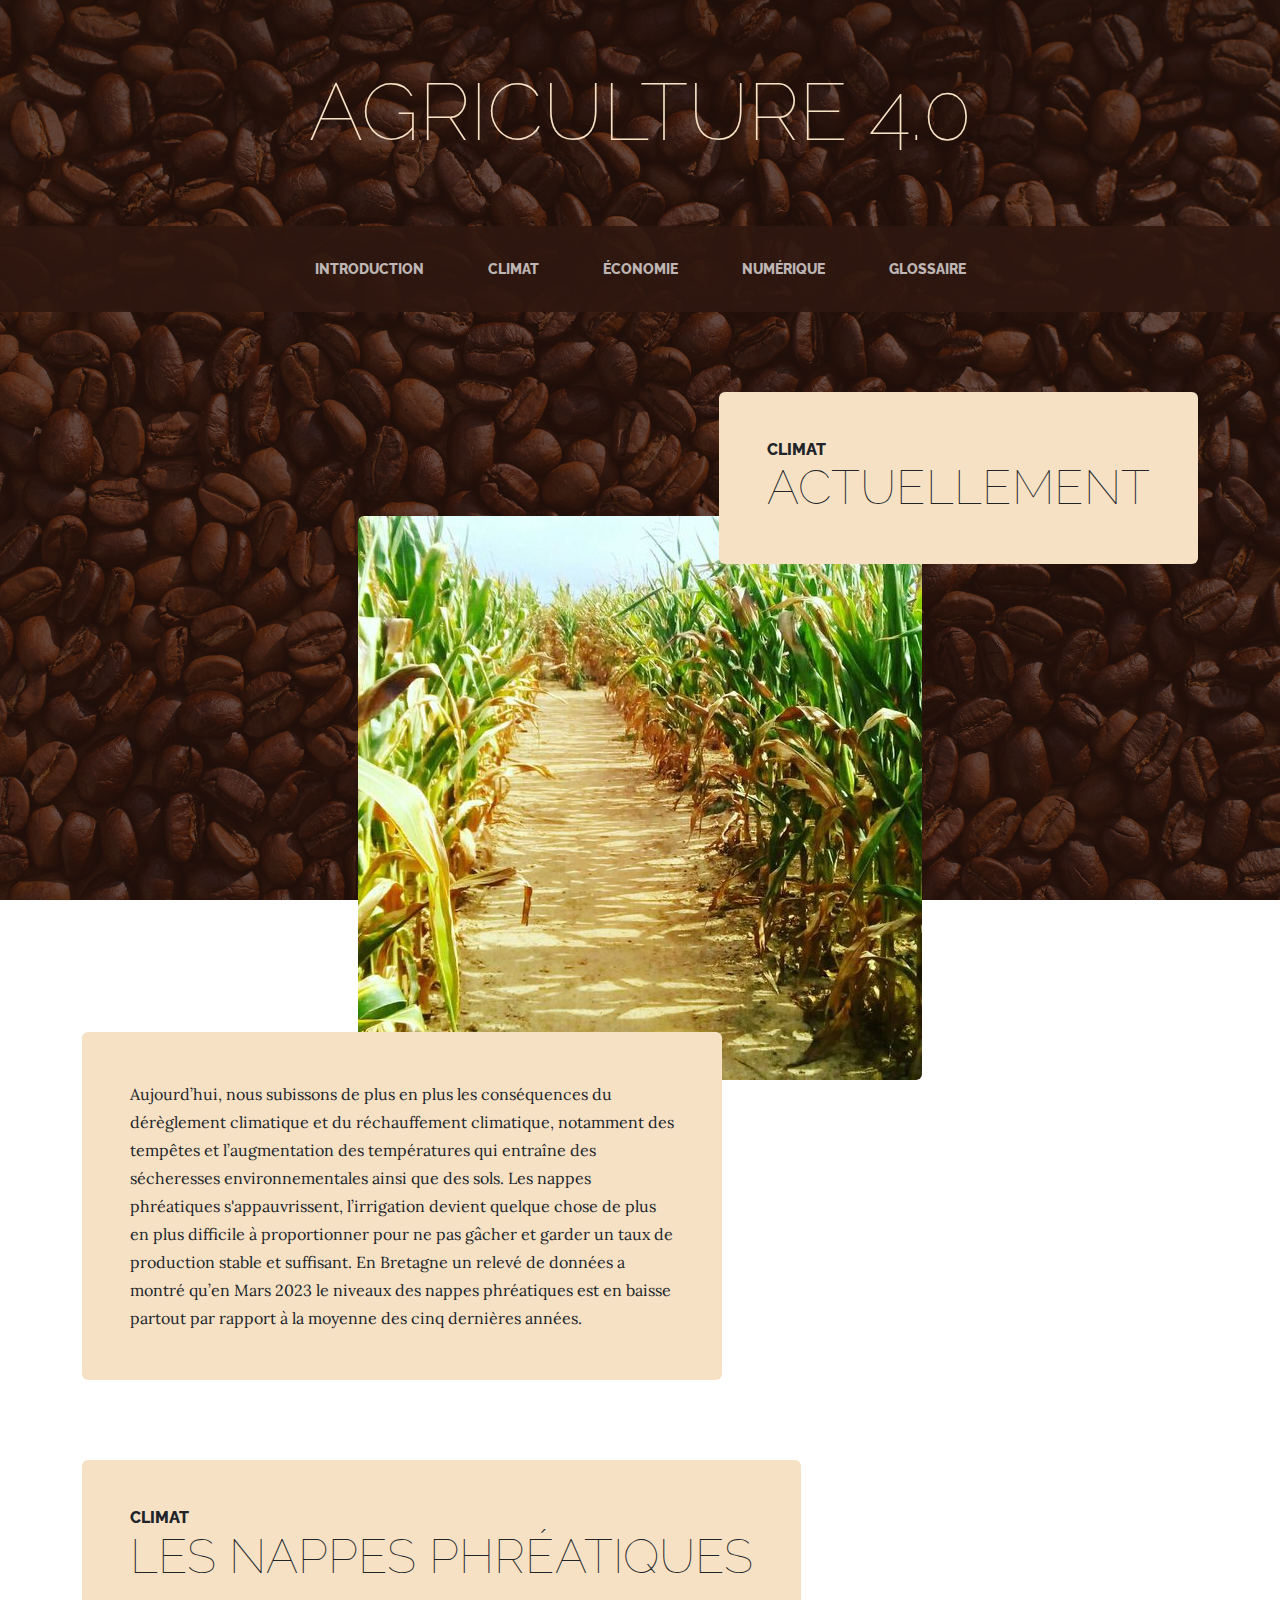
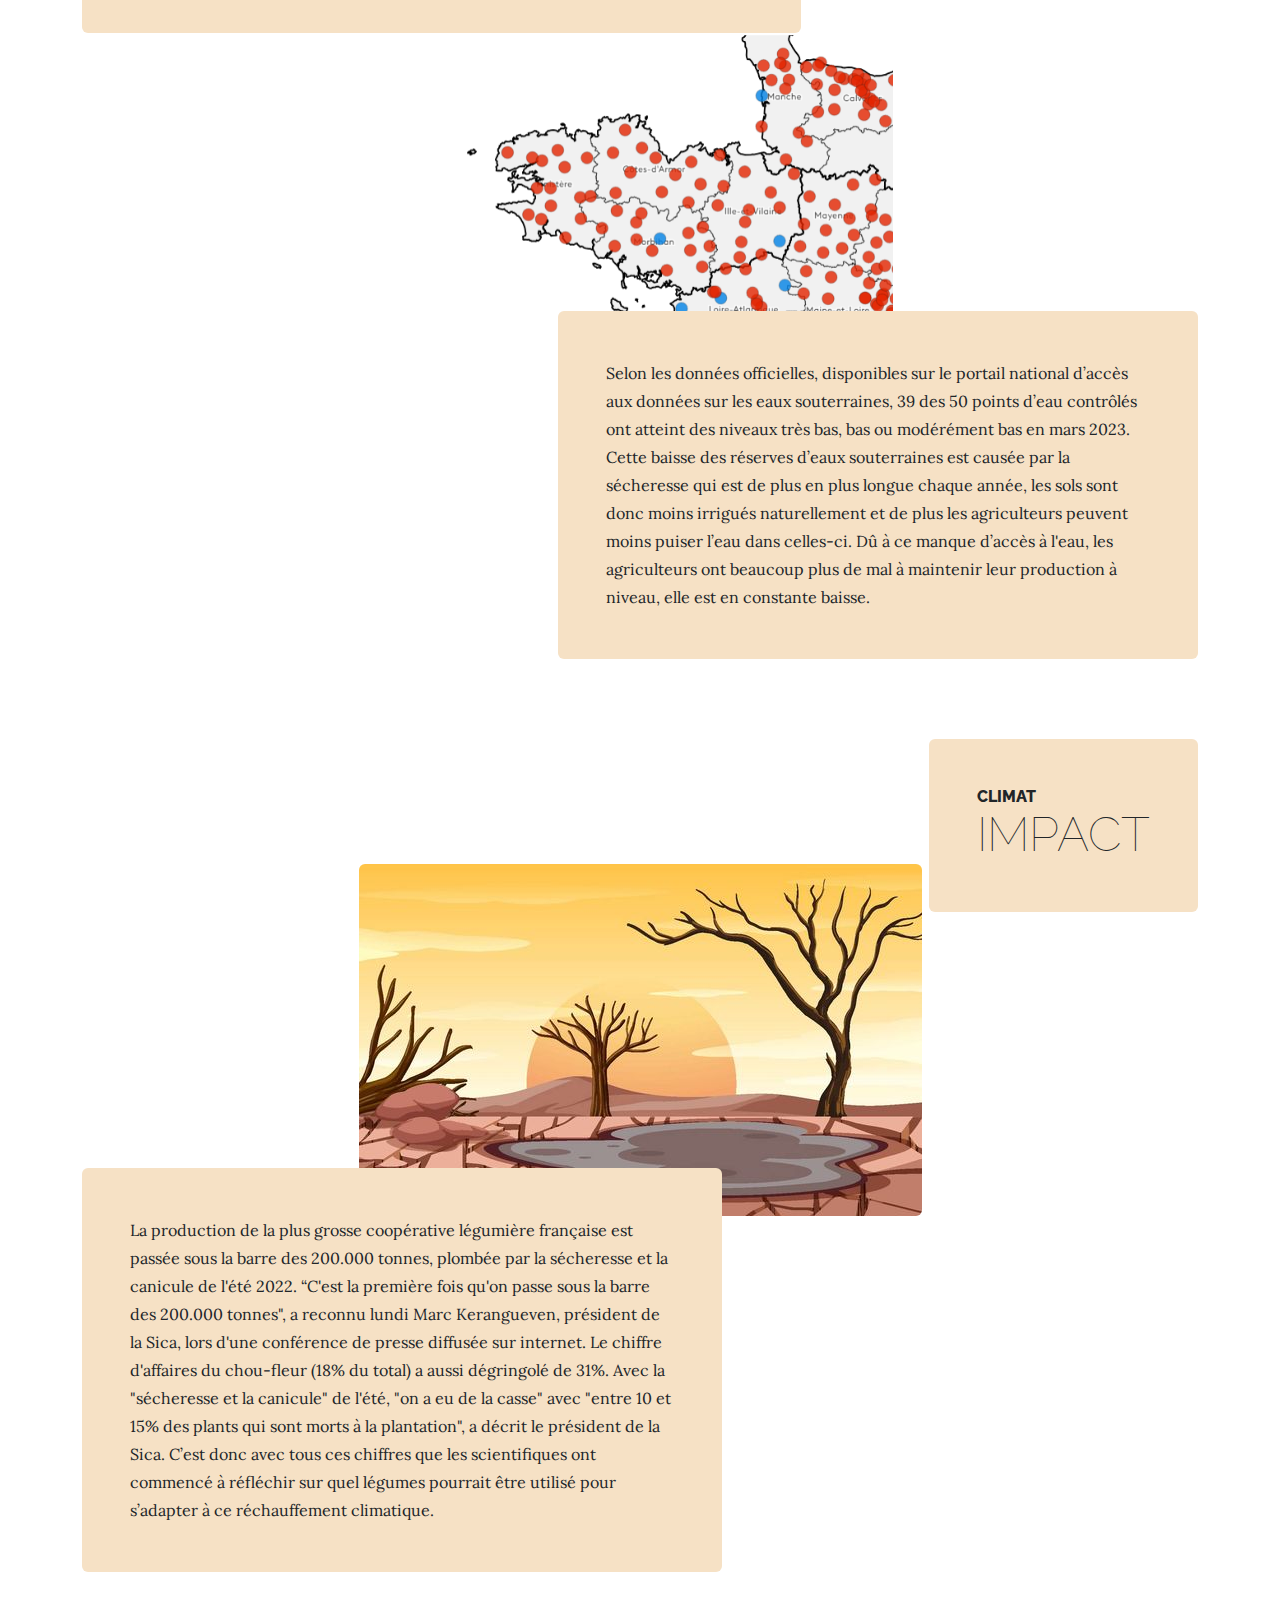
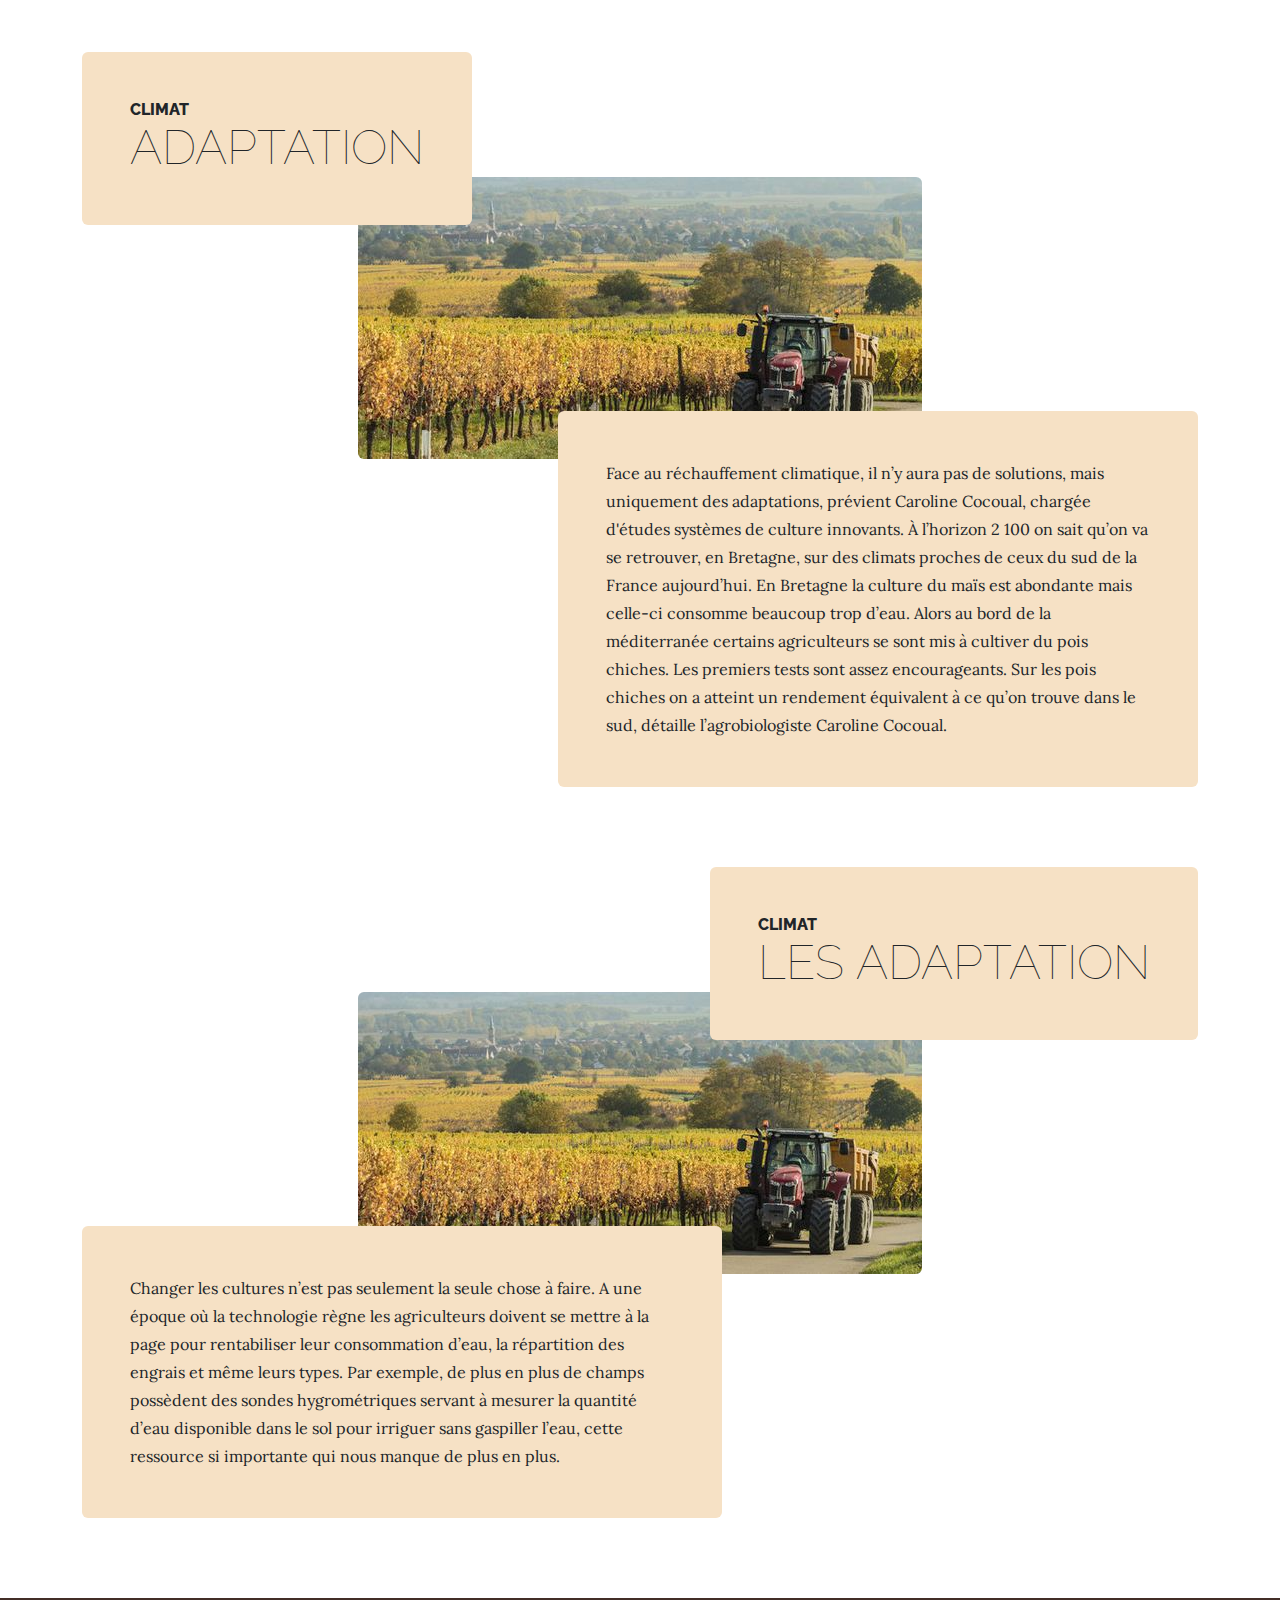
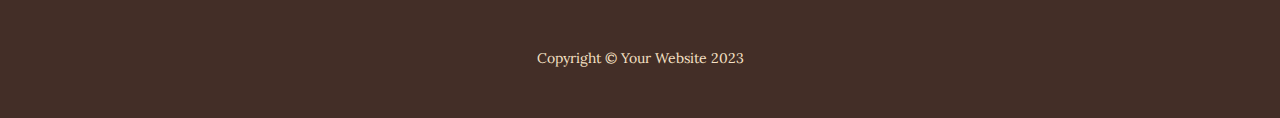
==== climat.html @ 222ded8a "Changes to be committed:" ====
<!DOCTYPE html>
<html lang="en">
    <head>
        <meta charset="utf-8" />
        <meta name="viewport" content="width=device-width, initial-scale=1, shrink-to-fit=no" />
        <meta name="description" content="" />
        <meta name="author" content="" />
        <title>Agriculture 4.0</title>
        <link rel="icon" type="image/x-icon" href="assets/favicon.ico" />
        <!-- Google fonts-->
        <link href="https://fonts.googleapis.com/css?family=Raleway:100,100i,200,200i,300,300i,400,400i,500,500i,600,600i,700,700i,800,800i,900,900i" rel="stylesheet" />
        <link href="https://fonts.googleapis.com/css?family=Lora:400,400i,700,700i" rel="stylesheet" />
        <!-- Core theme CSS (includes Bootstrap)-->
        <link href="css/styles.css" rel="stylesheet" />
    </head>
    <body>
        <header>
            <h1 class="site-heading text-center text-faded d-none d-lg-block">
                <span class="site-heading-lower">Agriculture 4.0</span>
            </h1>
        </header>
        <!-- Navigation-->
        <nav class="navbar navbar-expand-lg navbar-dark py-lg-4" id="mainNav">
            <div class="container">
                <a class="navbar-brand text-uppercase fw-bold d-lg-none" href="index.html">Start Bootstrap</a>
                <button class="navbar-toggler" type="button" data-bs-toggle="collapse" data-bs-target="#navbarSupportedContent" aria-controls="navbarSupportedContent" aria-expanded="false" aria-label="Toggle navigation"><span class="navbar-toggler-icon"></span></button>
                <div class="collapse navbar-collapse" id="navbarSupportedContent">
                    <ul class="navbar-nav mx-auto">
                        <li class="nav-item px-lg-4"><a class="nav-link text-uppercase" href="index.html">Introduction</a></li>
                        <li class="nav-item px-lg-4"><a class="nav-link text-uppercase" href="climat.html">Climat</a></li>
                        <li class="nav-item px-lg-4"><a class="nav-link text-uppercase" href="economie.html">Économie</a></li>
                        <li class="nav-item px-lg-4"><a class="nav-link text-uppercase" href="numerique.html">Numérique</a></li>
                        <li class="nav-item px-lg-4"><a class="nav-link text-uppercase" href="glossaire.html">Glossaire</a></li>
                    </ul>
                </div>
            </div>
        </nav>
        <section class="page-section">
            <div class="container">
                <div class="product-item">
                    <div class="product-item-title d-flex">
                        <div class="bg-faded p-5 d-flex ms-auto rounded">
                            <h2 class="section-heading mb-0">
                                <span class="section-heading-upper">Climat</span>
                                <span class="section-heading-lower">Actuellement</span>
                            </h2>
                        </div>
                    </div>
                    <img class="product-item-img mx-auto d-flex rounded img-fluid mb-3 mb-lg-0" src="assets/img/actuellement.png" alt="..." />
                    <div class="product-item-description d-flex me-auto">
                        <div class="bg-faded p-5 rounded"><p class="mb-0">Aujourd’hui, nous subissons de plus en plus les conséquences du dérèglement climatique et du réchauffement climatique, notamment des tempêtes et l’augmentation des températures qui entraîne des sécheresses environnementales ainsi que des sols. Les nappes phréatiques s'appauvrissent, l’irrigation devient quelque chose de plus en plus difficile à proportionner pour ne pas gâcher et garder un taux de production stable et suffisant. En Bretagne un relevé de données a montré qu’en Mars 2023 le niveaux des nappes phréatiques est en baisse partout par rapport à la moyenne des cinq dernières années.</p></div>
                    </div>
                </div>
            </div>
        </section>
        <section class="page-section">
            <div class="container">
                <div class="product-item">
                    <div class="product-item-title d-flex">
                        <div class="bg-faded p-5 d-flex me-auto rounded">
                            <h2 class="section-heading mb-0">
                                <span class="section-heading-upper">Climat</span>
                                <span class="section-heading-lower">Les nappes phréatiques</span>
                            </h2>
                        </div>
                    </div>
                    <img class="product-item-img mx-auto d-flex rounded img-fluid mb-3 mb-lg-0" src="assets/img/nappe.png" alt="..." />
                    <div class="product-item-description d-flex ms-auto">
                        <div class="bg-faded p-5 rounded"><p class="mb-0">Selon les données officielles, disponibles sur le portail national d’accès aux données sur les eaux souterraines, 39 des 50 points d’eau contrôlés ont atteint des niveaux très bas, bas ou modérément bas en mars 2023.

                            Cette baisse des réserves d’eaux souterraines est causée par la sécheresse qui est de plus en plus longue chaque année, les sols sont donc moins irrigués naturellement et de plus les agriculteurs peuvent moins puiser l’eau dans celles-ci. Dû à ce manque d’accès à l'eau, les agriculteurs ont beaucoup plus de mal à maintenir leur production à niveau, elle est en constante baisse.</p></div>
                    </div>
                </div>
            </div>
        </section>
        <section class="page-section">
            <div class="container">
                <div class="product-item">
                    <div class="product-item-title d-flex">
                        <div class="bg-faded p-5 d-flex ms-auto rounded">
                            <h2 class="section-heading mb-0">
                                <span class="section-heading-upper">Climat</span>
                                <span class="section-heading-lower">Impact</span>
                            </h2>
                        </div>
                    </div>
                    <img class="product-item-img mx-auto d-flex rounded img-fluid mb-3 mb-lg-0" src="assets/img/impact.png" alt="..." />
                    <div class="product-item-description d-flex me-auto">
                        <div class="bg-faded p-5 rounded"><p class="mb-0">La production de la plus grosse coopérative légumière française est passée sous la barre des 200.000 tonnes, plombée par la sécheresse et la canicule de l'été 2022. “C'est la première fois qu'on passe sous la barre des 200.000 tonnes", a reconnu lundi Marc Kerangueven, président de la Sica, lors d'une conférence de presse diffusée sur internet.

                            Le chiffre d'affaires du chou-fleur (18% du total) a aussi dégringolé de 31%. Avec la "sécheresse et la canicule" de l'été, "on a eu de la casse" avec "entre 10 et 15% des plants qui sont morts à la plantation", a décrit le président de la Sica.
                            
                            C’est donc avec tous ces chiffres que les scientifiques ont commencé à réfléchir sur quel légumes pourrait être utilisé pour s’adapter à ce réchauffement climatique.</p></div>
                    </div>
                </div>
            </div>
        </section>
        <section class="page-section">
            <div class="container">
                <div class="product-item">
                    <div class="product-item-title d-flex">
                        <div class="bg-faded p-5 d-flex me-auto rounded">
                            <h2 class="section-heading mb-0">
                                <span class="section-heading-upper">Climat</span>
                                <span class="section-heading-lower">Adaptation</span>
                            </h2>
                        </div>
                    </div>
                    <img class="product-item-img mx-auto d-flex rounded img-fluid mb-3 mb-lg-0" src="assets/img/tract.png" alt="..." />
                    <div class="product-item-description d-flex ms-auto">
                        <div class="bg-faded p-5 rounded"><p class="mb-0">Face au réchauffement climatique, il n’y aura pas de solutions, mais uniquement des adaptations, prévient Caroline Cocoual, chargée d'études systèmes de culture innovants. À l’horizon 2 100 on sait qu’on va se retrouver, en Bretagne, sur des climats proches de ceux du sud de la France aujourd’hui.

                            En Bretagne la culture du maïs est abondante mais celle-ci consomme beaucoup trop d’eau. Alors au bord de la méditerranée certains agriculteurs se sont mis à cultiver du pois chiches. Les premiers tests sont assez encourageants. Sur les pois chiches on a atteint un rendement équivalent à ce qu’on trouve dans le sud, détaille l’agrobiologiste Caroline Cocoual.</p></div>
                    </div>
                </div>
            </div>
        </section>
        <section class="page-section">
            <div class="container">
                <div class="product-item">
                    <div class="product-item-title d-flex">
                        <div class="bg-faded p-5 d-flex ms-auto rounded">
                            <h2 class="section-heading mb-0">
                                <span class="section-heading-upper">Climat</span>
                                <span class="section-heading-lower">Les Adaptation</span>
                            </h2>
                        </div>
                    </div>
                    <img class="product-item-img mx-auto d-flex rounded img-fluid mb-3 mb-lg-0" src="assets/img/tract.png" alt="..." />
                    <div class="product-item-description d-flex me-auto">
                        <div class="bg-faded p-5 rounded"><p class="mb-0">Changer les cultures n’est pas seulement la seule chose à faire. A une époque où la technologie règne les agriculteurs doivent se mettre à la page pour rentabiliser leur consommation d’eau, la répartition des engrais et même leurs types.

                            Par exemple, de plus en plus de champs possèdent des sondes hygrométriques servant à mesurer la quantité d’eau disponible dans le sol pour irriguer sans gaspiller l’eau, cette ressource si importante qui nous manque de plus en plus.</p></div>
                    </div>
                </div>
            </div>
        </section>
        <footer class="footer text-faded text-center py-5">
            <div class="container"><p class="m-0 small">Copyright &copy; Your Website 2023</p></div>
        </footer>
        <!-- Bootstrap core JS-->
        <script src="https://cdn.jsdelivr.net/npm/bootstrap@5.2.3/dist/js/bootstrap.bundle.min.js"></script>
        <!-- Core theme JS-->
        <script src="js/scripts.js"></script>
    </body>
</html>
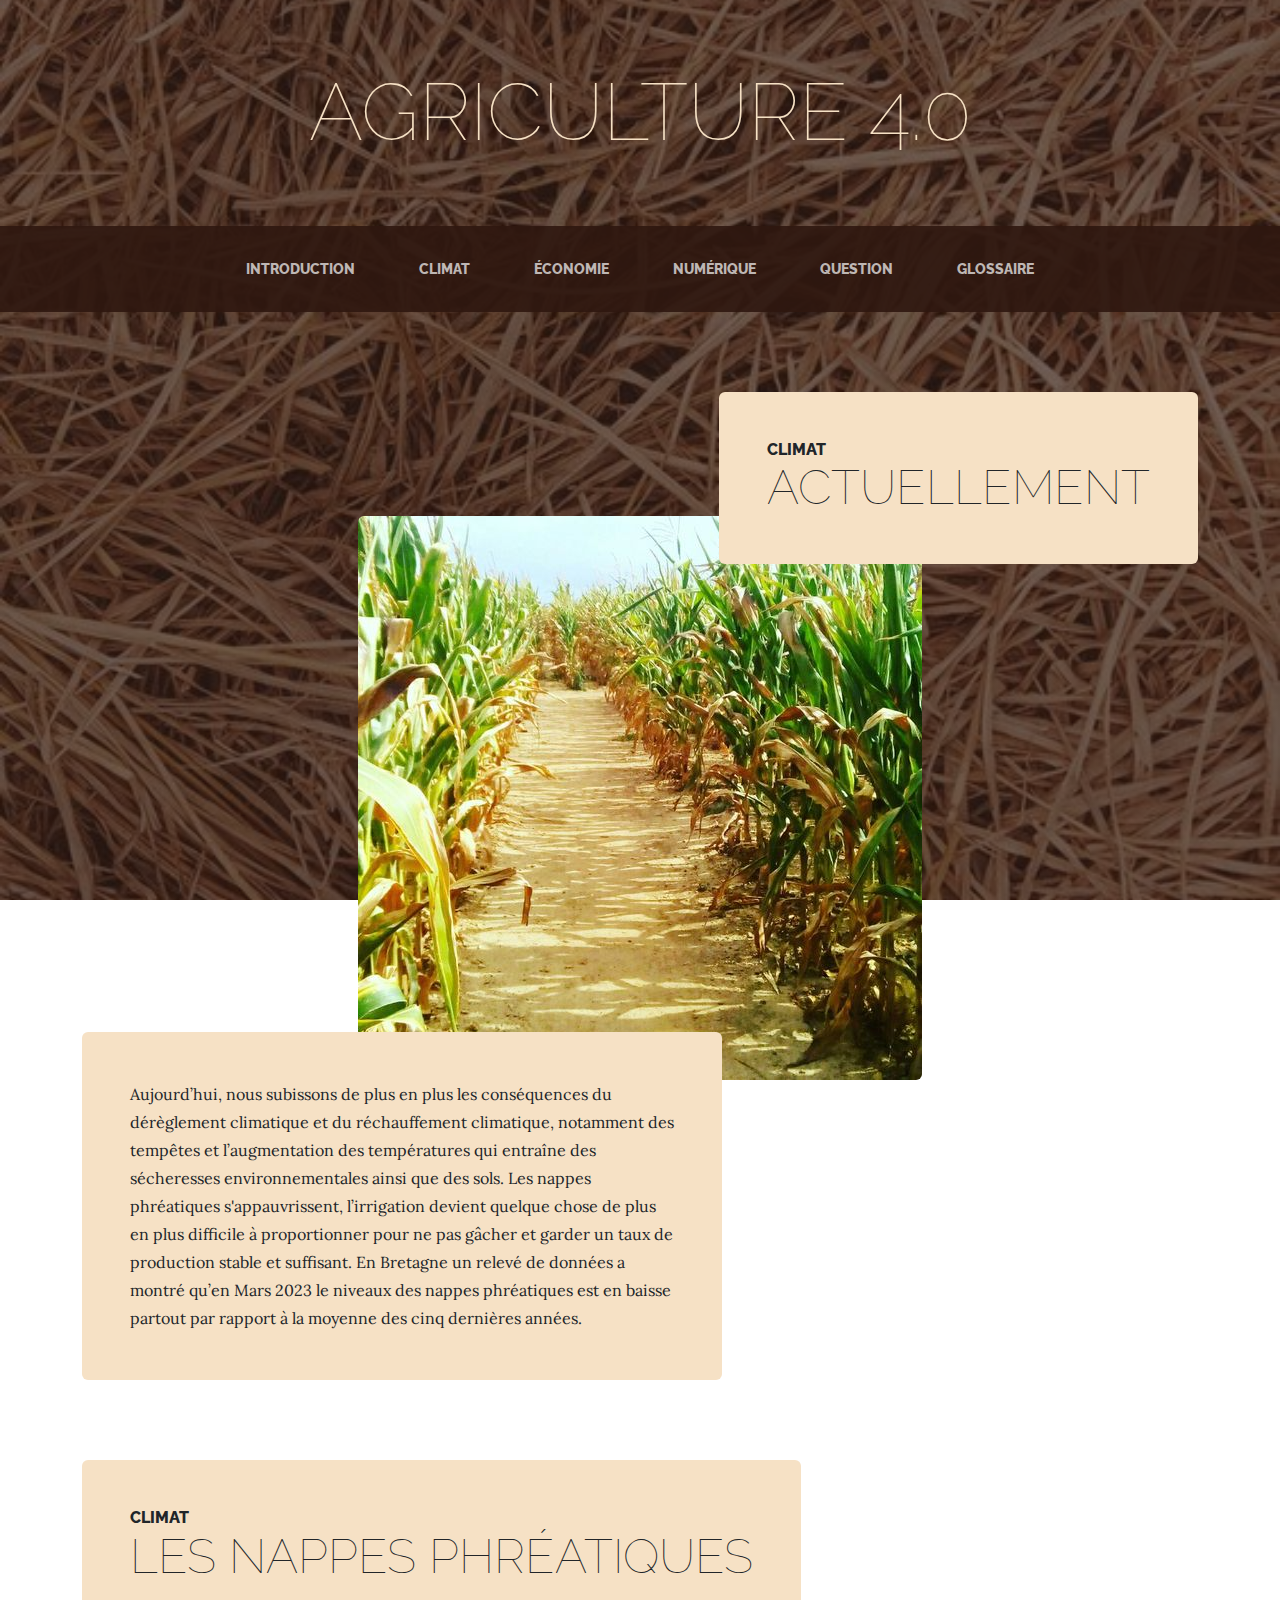
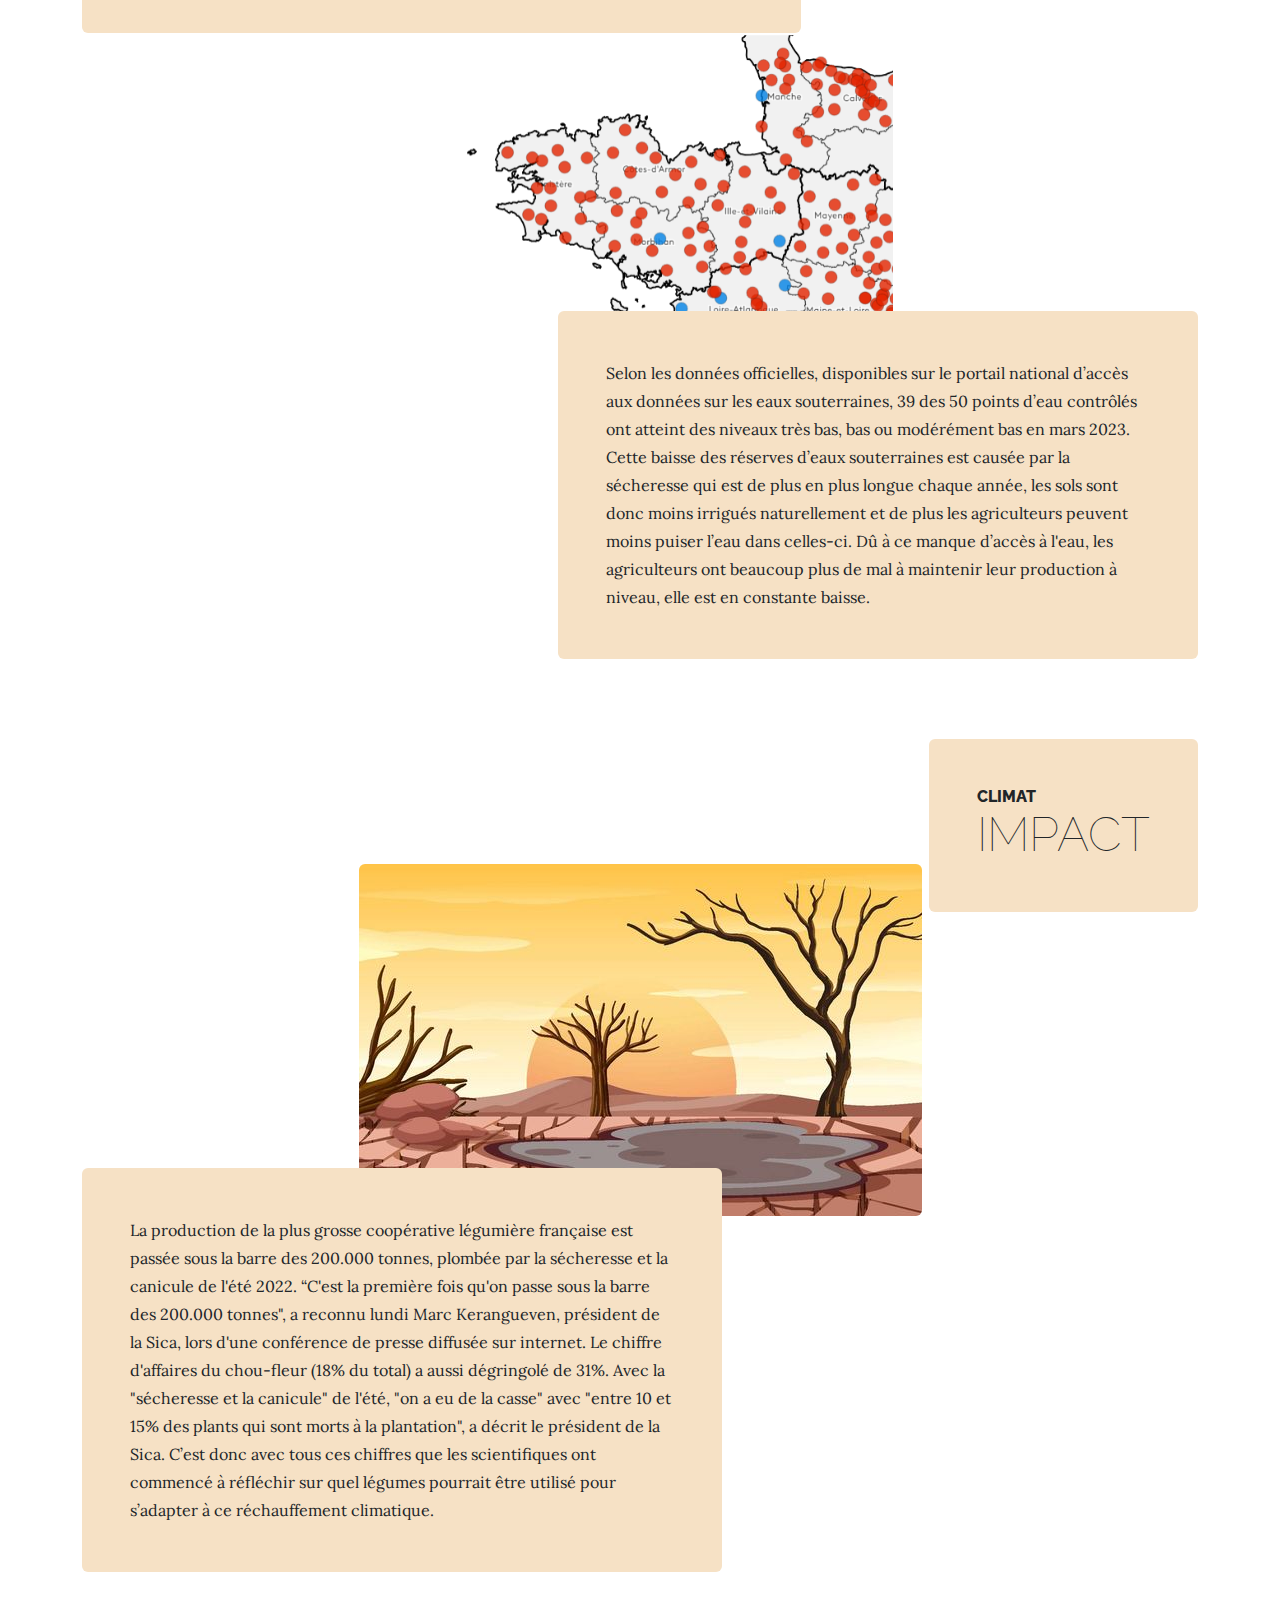
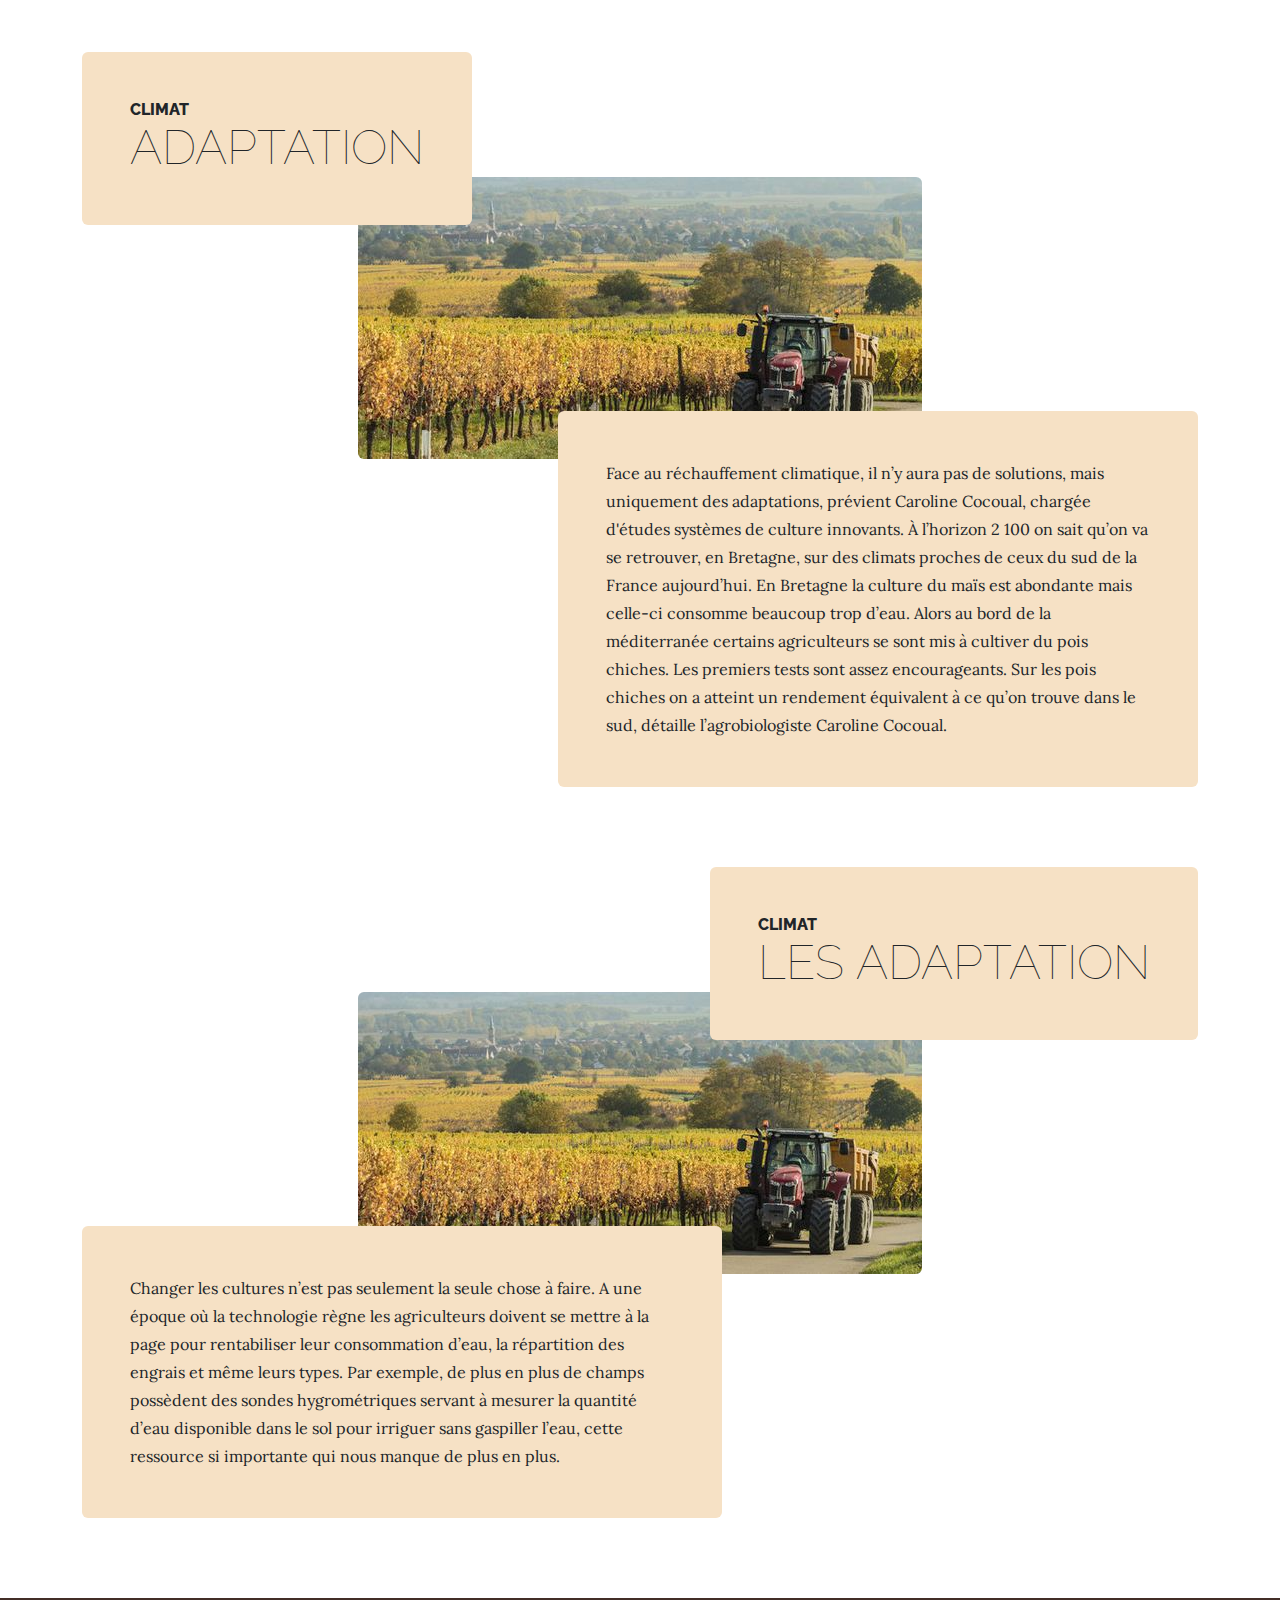
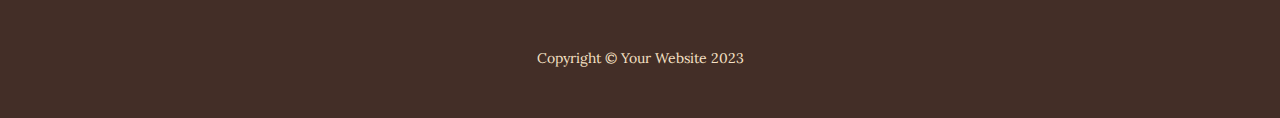
==== commit 014c3a53: "Changes to be committed:" ====
--- a/climat.html
+++ b/climat.html
@@ -22,7 +22,7 @@
         <!-- Navigation-->
         <nav class="navbar navbar-expand-lg navbar-dark py-lg-4" id="mainNav">
             <div class="container">
-                <a class="navbar-brand text-uppercase fw-bold d-lg-none" href="index.html">Start Bootstrap</a>
+                <a class="navbar-brand text-uppercase fw-bold d-lg-none" href="index.html">Agriculture 4.0</a>
                 <button class="navbar-toggler" type="button" data-bs-toggle="collapse" data-bs-target="#navbarSupportedContent" aria-controls="navbarSupportedContent" aria-expanded="false" aria-label="Toggle navigation"><span class="navbar-toggler-icon"></span></button>
                 <div class="collapse navbar-collapse" id="navbarSupportedContent">
                     <ul class="navbar-nav mx-auto">
@@ -30,6 +30,7 @@
                         <li class="nav-item px-lg-4"><a class="nav-link text-uppercase" href="climat.html">Climat</a></li>
                         <li class="nav-item px-lg-4"><a class="nav-link text-uppercase" href="economie.html">Économie</a></li>
                         <li class="nav-item px-lg-4"><a class="nav-link text-uppercase" href="numerique.html">Numérique</a></li>
+                        <li class="nav-item px-lg-4"><a class="nav-link text-uppercase" href="question.html">Question</a></li>
                         <li class="nav-item px-lg-4"><a class="nav-link text-uppercase" href="glossaire.html">Glossaire</a></li>
                     </ul>
                 </div>
